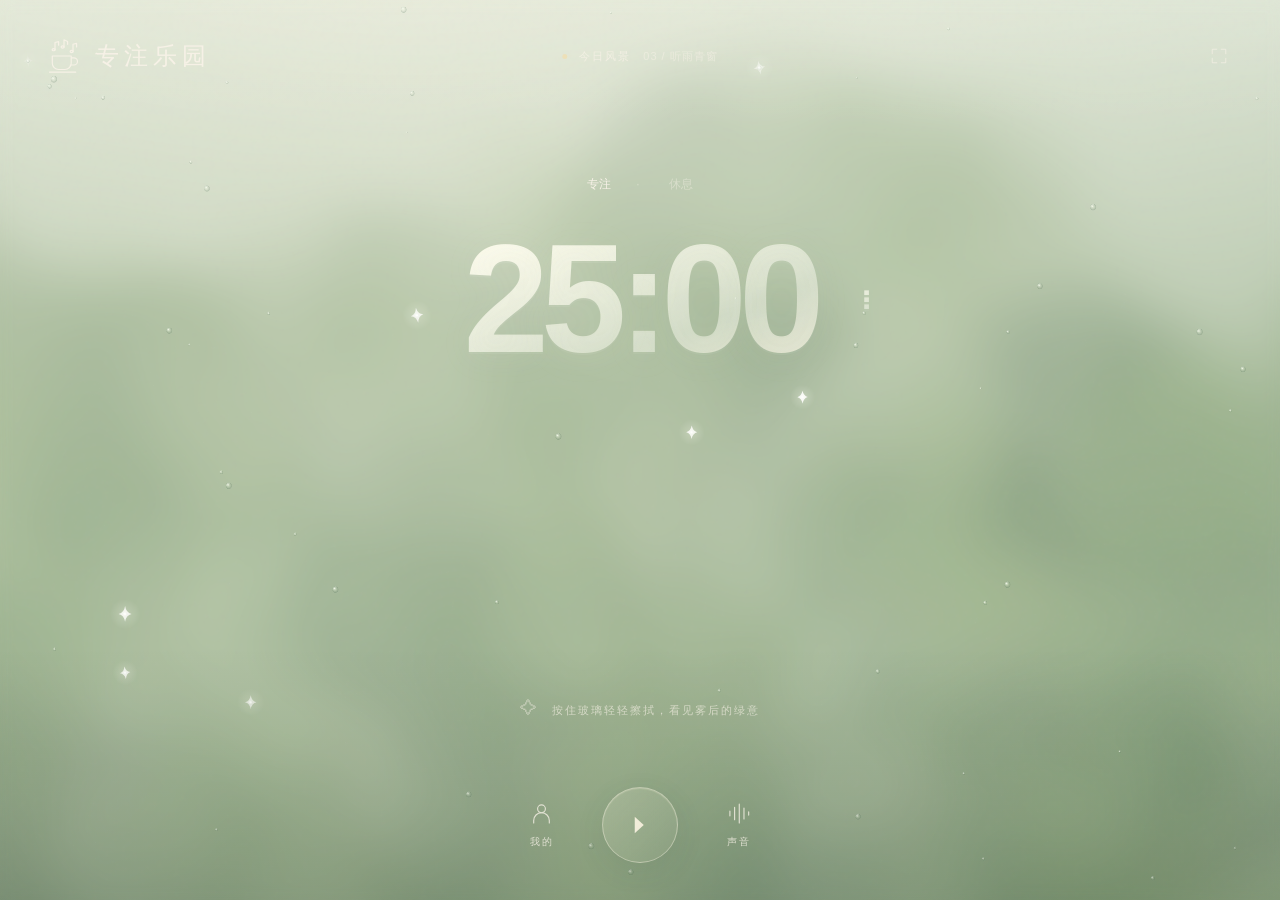
==== mobile/index.html @ 97dec6c4 "docs: translate repository documentation and paths to English" ====
<!doctype html>
<html lang="zh-CN">
<head><meta charset="utf-8"><meta name="viewport" content="width=device-width,initial-scale=1,viewport-fit=cover"><meta name="theme-color" content="#7f9489"><title>专注乐园</title><link rel="icon" href="assets/coffee-notes.svg" type="image/svg+xml"><link rel="stylesheet" href="style.css"><link rel="manifest" href="manifest.webmanifest"><link rel="apple-touch-icon" href="assets/icon-180.png"><meta name="apple-mobile-web-app-capable" content="yes"><meta name="apple-mobile-web-app-title" content="专注乐园"><meta name="apple-mobile-web-app-status-bar-style" content="black-translucent"><link rel="stylesheet" href="mobile.css"></head>
<body>
<canvas id="pond" aria-label="互动鱼池，按住并移动鼠标，引导小鱼游动"></canvas>
<div class="grain"></div><div class="vignette"></div>
<header><div class="brand"><svg xmlns="http://www.w3.org/2000/svg" viewBox="0 0 40 40" fill="none" stroke="currentColor" stroke-width="1.5" stroke-linecap="round" stroke-linejoin="round" aria-hidden="true"><path data-cup="true" d="M7 20h21v8a7 7 0 0 1-7 7h-7a7 7 0 0 1-7-7Zm21 2h3a4 4 0 0 1 0 8h-4M4 38h29"/><g data-music-note="1"><path d="M10 13V5l4-1v4"/><ellipse cx="8.5" cy="13" rx="1.7" ry="1.2"/></g><g data-music-note="2"><path d="M20 10V2l4 2v3"/><ellipse cx="18.5" cy="10" rx="1.7" ry="1.2"/></g><g data-music-note="3"><path d="M30 15V7l4-1v4"/><ellipse cx="28.5" cy="15" rx="1.7" ry="1.2"/></g></svg><span>专注乐园</span></div><div class="scene-label"><i></i> <b id="sceneMode">今日风景</b> <span id="sceneName">01 / 暖屿鱼池</span></div><button class="icon-button" id="fullscreen" title="全屏沉浸" aria-label="全屏沉浸"></button></header>
<main><section class="timer-zone"><div class="mode"><button id="focusTab" class="selected">专注</button><span>·</span><button id="breakTab">休息</button></div><div class="time-row"><button id="time" title="点击调整当前时长" aria-label="调整当前时长">25:00</button><button id="settings" class="dots" aria-label="设置时长">⋮</button></div><div id="status" class="status"></div></section></main>
<div class="interaction-hint" id="hint"><span>✧</span> 按住水面，让小鱼跟随你的光</div>
<footer><div class="controls"><button class="side-control" id="profile" aria-label="我的专注"><span class="icon"></span><small>我的</small></button><button id="toggle" class="play-button" aria-label="开始专注"></button><button class="side-control" id="sound" aria-label="背景声音"><span class="icon"></span><small>声音</small></button></div></footer>
<dialog id="settingsDialog"><form method="dialog"><div class="panel-heading"><div><small>YOUR OWN RHYTHM</small><h2>找到你的节奏</h2></div><button class="close" aria-label="关闭">×</button></div><p class="panel-copy">专注一会儿，也记得好好休息。</p><label class="setting-row">专注时长 <span><input id="focusMinutes" type="number" min="1" max="180" value="25" required> 分钟</span></label><label class="setting-row">休息时长 <span><input id="breakMinutes" type="number" min="1" max="60" value="5" required> 分钟</span></label><p class="fine">保存后，当前阶段会从新时长开始计时并暂停。</p><button type="button" id="saveSettings" class="primary">保存节奏</button><button type="button" id="reset" class="text-button">重置当前计时</button></form></dialog>
<dialog id="wheelDialog"><div class="panel-heading"><div><small>A MOMENT FOR YOU</small><h2 id="wheelTitle">调整专注时长</h2></div><button class="close" aria-label="关闭">×</button></div><p class="panel-copy">上下滚动，选一个刚刚好的时间。</p><div class="wheel-wrap"><div class="wheel-selection"></div><div id="wheel" tabindex="0" role="listbox" aria-label="分钟数"></div><span class="wheel-unit">分钟</span></div><button id="saveWheel" class="primary">就从这里开始</button></dialog>
<dialog id="profileDialog"><div class="panel-heading"><div><small>EVERY MOMENT COUNTS</small><h2>慢慢生长的你</h2></div><button class="close" aria-label="关闭">×</button></div><p class="panel-copy">每一份投入，都在这里悄悄积累。</p><div class="stats"><div><strong id="count">0</strong><span>累计番茄周期</span></div><div><strong id="minutes">0</strong><span>累计专注 · 分钟</span></div></div><div class="unlock-card"><span>✧</span><p id="profileUnlock">完成一个完整周期，收下明日场景的解锁资格。</p></div><section id="sceneLibrary" class="scene-library" aria-label="我的场景"><div class="library-tabs" role="tablist" aria-label="场景分类"><button id="unlockedTab" type="button" role="tab" aria-controls="unlockedPanel" aria-selected="true">已解锁场景</button><button id="favoritesTab" type="button" role="tab" aria-controls="favoritesPanel" aria-selected="false">收藏场景</button></div><div id="unlockedPanel" role="tabpanel" aria-labelledby="unlockedTab"><div id="unlockedScenes"></div><p id="unlockedEmpty" class="library-empty" hidden>新的风景，正在路上。</p></div><div id="favoritesPanel" role="tabpanel" aria-labelledby="favoritesTab" hidden><div id="favoritesScenes"></div><p id="favoritesEmpty" class="library-empty">点亮场景旁的星星，把喜欢的风景留在这里。</p></div></section><div class="backup"><button id="export" class="text-button">导出备份 ↗</button><button id="import" class="text-button">导入备份 ↙</button><input id="importFile" type="file" accept=".json,application/json" hidden></div><p class="fine">数据只保存在当前设备；可用备份在电脑与手机之间迁移。</p><section class="install-card"><p id="offlineStatus" role="status">正在检查离线资源……</p><button id="retryOffline" type="button">重新准备离线资源</button><details id="installHelp"><summary>安装到 iPhone 桌面</summary><ol><li>在 Safari 打开此应用的 HTTPS 地址。</li><li>等上方显示「离线资源已就绪」。</li><li>点 Safari 分享，选择「添加到主屏幕」；若出现「作为 Web App 打开」，请开启。</li><li>从新图标打开，首次确认资源就绪后可断网使用。</li></ol><p>ZIP 仅用于传输和部署，不能从「文件」直接安装。锁屏期间可能没有完成提示音，请返回应用查看；重要记录请定期导出备份。</p></details></section></dialog>
<dialog id="soundDialog"><div class="panel-heading"><div><small>LISTEN TO THE QUIET</small><h2>给安静一点声音</h2></div><button class="close" aria-label="关闭">×</button></div><p class="panel-copy">柔和的本地声音，陪你停留片刻。</p><div class="tracks"><button data-track="rain"><span>☂</span><div>轻雨<small>均匀雨幕，安心学习</small></div><i>○</i></button><button data-track="piano"><span>♫</span><div>柔和钢琴<small>缓缓流淌，让心安静下来</small></div><i>○</i></button><button data-track="forest"><span>♧</span><div>林风<small>树叶之间，一阵柔软的风</small></div><i>○</i></button></div><label class="volume-row">音量<input id="volume" type="range" min="0" max="1" step="0.01" value="0.35"></label><label class="volume-row">场景互动音效<input id="effects" type="checkbox" checked></label><button id="stopSound" class="text-button">关闭背景声音</button></dialog>
<div id="toast" role="status"></div><script src="scenes/warm-pond/scene.js"></script><script src="scenes/dream-ocean/scene.js"></script><script src="scenes/rain-window/scene.js"></script><script src="scenes/dandelion-night/scene.js"></script><script src="scenes/book-pages/scene.js"></script><script src="scenes/crystal-guitar/scene.js"></script><script src="scenes/wisteria-glow/scene.js"></script><script src="scenes/airplane-window/scene.js"></script><script src="scenes/catalog.js"></script><script src="app.js"></script><script src="scenes/shared/pond.js"></script><script src="scenes/rain-window/renderer.js"></script><script src="scenes/dandelion-night/renderer.js"></script><script src="scenes/book-pages/renderer.js"></script><script src="scenes/crystal-guitar/renderer.js"></script><script src="scenes/wisteria-glow/renderer.js"></script><script src="scenes/airplane-window/renderer.js"></script><script src="scenes/shared/renderer.js"></script>
<script src="mobile.js"></script></body></html>
---- mobile/style.css ----
:root{color-scheme:light;--ink:#485e54;--cream:#f6f1e6;--muted:#7a897f}*{box-sizing:border-box}body{margin:0;overflow:hidden;background:#879a8b;color:var(--cream);font-family:"Segoe UI","Microsoft YaHei",sans-serif;font-weight:400}button,input{font:inherit}button{cursor:pointer;color:inherit;border:0;background:none;-webkit-tap-highlight-color:transparent}button:focus-visible{outline:2px solid #fff4d4;outline-offset:6px}#pond,.grain,.vignette{position:fixed;inset:0;width:100%;height:100%}.grain,.vignette{pointer-events:none}.grain{opacity:.06;background-image:url("data:image/svg+xml,%3Csvg viewBox='0 0 180 180' xmlns='http://www.w3.org/2000/svg'%3E%3Cfilter id='n'%3E%3CfeTurbulence type='fractalNoise' baseFrequency='.85' numOctaves='3' stitchTiles='stitch'/%3E%3C/filter%3E%3Cpath fill='%23fff' filter='url(%23n)' opacity='.8' d='M0 0h180v180H0z'/%3E%3C/svg%3E")}.vignette{background:linear-gradient(0deg,rgba(43,65,55,.35),transparent 28%,transparent 78%,rgba(58,76,63,.08))}header{position:fixed;top:0;left:0;width:100%;padding:34px 46px;display:flex;align-items:center;justify-content:space-between;pointer-events:none}header>*{pointer-events:auto}.brand{display:flex;align-items:center;gap:13px;font-size:24px;letter-spacing:5px}.brand svg{width:32px;height:32px;fill:none;stroke:currentColor;stroke-width:1.3}.scene-label{position:absolute;left:50%;transform:translateX(-50%);font-size:11px;letter-spacing:2px;opacity:.8;display:flex;align-items:center;gap:12px}.scene-label i{width:5px;height:5px;background:#f0dfb2;border-radius:100%}.scene-label span{opacity:.7;letter-spacing:1px}.icon-button{width:30px;height:30px;opacity:.8}.icon-button svg,.icon svg,.play-button svg{width:100%;height:100%;fill:none;stroke:currentColor;stroke-width:1.5;stroke-linecap:round;stroke-linejoin:round}.timer-zone{position:fixed;top:18%;left:50%;transform:translateX(-50%);text-align:center;pointer-events:none}.timer-zone button{pointer-events:auto}.mode{display:flex;align-items:center;justify-content:center;gap:19px;font-size:12px;letter-spacing:4px}.mode button{padding:8px 6px;opacity:.45}.mode .selected{opacity:1}.mode span{opacity:.4}.time-row{position:relative}.time-row #time{font-family:"Arial","Segoe UI",sans-serif;font-size:clamp(100px,12vw,174px);font-weight:750;letter-spacing:-8px;line-height:1.22;padding:0 20px;background:linear-gradient(158deg,rgba(255,253,239,.95) 12%,rgba(240,243,230,.52) 65%,rgba(255,247,229,.82));-webkit-background-clip:text;background-clip:text;color:transparent;text-shadow:0 4px 34px #f3f4df14;filter:drop-shadow(0 2px 0 #ffffff18);font-variant-numeric:tabular-nums}.dots{position:absolute;right:-22px;top:46%;font-size:14px;letter-spacing:3px;padding:12px;opacity:.65}.status{margin-top:8px;font-size:12px;letter-spacing:4px;opacity:.7}.interaction-hint{position:fixed;left:50%;bottom:181px;transform:translateX(-50%);font-size:11px;letter-spacing:2px;opacity:.65;pointer-events:none;white-space:nowrap;transition:opacity 1s}.interaction-hint span{font-size:17px;margin-right:8px}footer{position:fixed;bottom:37px;left:46px;right:46px;display:flex;align-items:center;justify-content:space-between;pointer-events:none}footer>*{pointer-events:auto}.controls{position:absolute;left:50%;transform:translateX(-50%);display:flex;gap:42px;align-items:center;bottom:0}.side-control{display:flex;flex-direction:column;gap:9px;align-items:center;opacity:.8;transition:opacity .2s,transform .2s}.side-control:hover{opacity:1;transform:translateY(-3px)}.icon{display:block;width:25px;height:25px}.side-control small{font-size:10px;letter-spacing:2px}.play-button{border:1px solid #f7f4e36b;background:linear-gradient(135deg,#fffce52e,#fffde60b);box-shadow:0 8px 30px #294c3d17,inset 0 1px 1px #fff4db33;backdrop-filter:blur(12px);border-radius:50%;width:76px;height:76px;padding:25px;color:#fff7e6dc;transition:background .2s,transform .2s}.play-button:hover{background:#fff6de30;transform:scale(1.05)}dialog{border:1px solid #ffffff90;border-radius:24px;background:#f3f0e7f5;box-shadow:0 30px 100px #203e3e33;color:var(--ink);width:400px;padding:32px;max-width:calc(100vw - 36px);max-height:90vh;overflow:auto}dialog::backdrop{background:#253e353d;backdrop-filter:blur(8px)}.panel-heading{display:flex;justify-content:space-between;align-items:center}.panel-heading small{font-size:9px;letter-spacing:2.1px;color:#8c9a8b}h2{font-size:22px;font-weight:500;letter-spacing:2px;margin:10px 0}.close{font-size:27px;opacity:.5;align-self:flex-start;padding:0 0 0 15px}.panel-copy{font-size:12px;color:#8a9488;line-height:1.9;margin:12px 0 25px}.setting-row{display:flex;align-items:center;justify-content:space-between;padding:16px 0;border-bottom:1px solid #6981711c;font-size:13px}.setting-row span{font-size:11px;color:#879284}.setting-row input{width:64px;border:0;background:#e1e6dc;color:var(--ink);padding:10px;border-radius:8px;font-size:16px}.fine{font-size:10px;line-height:1.8;color:#94a08f}.primary{background:#7c9281;color:#fff9ee;width:100%;padding:14px;border-radius:12px;font-size:12px;letter-spacing:2px;margin-top:18px}.text-button{font-size:11px;color:#7f9180;padding:15px 0}.stats{display:flex;gap:20px;margin:30px 0}.stats>div{flex:1}.stats strong{display:block;font-size:39px;font-weight:400}.stats span{display:block;font-size:10px;margin-top:10px;color:#8b998b}.unlock-card{display:flex;gap:15px;align-items:center;background:#e6e9dd;padding:16px;border-radius:12px}.unlock-card>span{font-size:27px;color:#9aab8d}.unlock-card p{font-size:11px;line-height:1.9;margin:0}.backup{display:flex;justify-content:space-between;margin-top:16px}.tracks{display:grid;gap:10px}.tracks button{display:flex;align-items:center;gap:15px;text-align:left;border:1px solid #82988022;border-radius:12px;padding:17px}.tracks button.active{background:#dfe6d8;border-color:#81977f77}.tracks button>span{font-size:24px;width:30px;color:#879a85}.tracks div{font-size:13px;flex:1}.tracks small{display:block;font-size:10px;margin-top:6px;opacity:.55}.tracks i{font-style:normal;opacity:.5}.volume-row{display:flex;align-items:center;gap:20px;font-size:11px;margin-top:25px;justify-content:space-between}input[type=range]{accent-color:#7d937e;width:70%}input[type=checkbox]{accent-color:#7d937e}.wheel-wrap{position:relative;height:210px;overflow:hidden;margin:10px 0}.wheel-wrap:after{content:"";position:absolute;inset:0;pointer-events:none;background:linear-gradient(#f3f0e7,transparent 32%,transparent 68%,#f3f0e7)}#wheel{height:210px;overflow-y:auto;scroll-snap-type:y mandatory;scrollbar-width:none;padding:84px 0;position:relative;z-index:1;text-align:center}#wheel button{display:block;height:42px;scroll-snap-align:center;width:100%;font-size:25px;color:#6e8372;line-height:42px}.wheel-selection{position:absolute;top:84px;height:42px;width:100%;border-top:1px solid #82947c44;border-bottom:1px solid #82947c44}.wheel-unit{position:absolute;top:98px;right:65px;font-size:11px;color:#8a9b89;pointer-events:none;z-index:2}#toast{position:fixed;left:50%;bottom:155px;transform:translateX(-50%) translateY(10px);padding:12px 22px;border:1px solid #fff4d838;border-radius:30px;background:#456050aa;backdrop-filter:blur(12px);font-size:12px;letter-spacing:1px;opacity:0;transition:.3s;pointer-events:none;z-index:10}#toast.show{opacity:1;transform:translateX(-50%) translateY(0)}@media(max-width:850px){header{padding:25px}.scene-label{display:none}footer{left:25px;right:25px;bottom:30px}.controls{gap:27px}.timer-zone{top:22%}.time-row #time{font-size:120px}.interaction-hint{bottom:155px;font-size:10px}}@media(max-height:650px){.timer-zone{top:13%}.time-row #time{font-size:110px}.interaction-hint{bottom:130px}footer{bottom:25px}}@media(prefers-reduced-motion:reduce){*{transition:none!important}}

/* Shared translucent finish for the timer and its vertical settings icon. */
.time-row #time,.dots{background:linear-gradient(158deg,rgba(255,253,239,.95) 12%,rgba(240,243,230,.52) 65%,rgba(255,247,229,.82));-webkit-background-clip:text;background-clip:text;color:transparent;text-shadow:0 4px 34px #f3f4df14;filter:drop-shadow(0 2px 0 #ffffff18)}
.dots{right:-52px;top:50%;transform:translateY(-50%);width:44px;height:64px;padding:0;font-family:Arial,"Segoe UI",sans-serif;font-size:28px;font-weight:750;letter-spacing:0;line-height:1;opacity:1}
.status:empty{display:none}

.scene-label b{font-weight:400}
html[data-scene="dream-ocean"] body{background:#1541db}
html[data-scene="dream-ocean"] .vignette{background:linear-gradient(0deg,rgba(4,12,66,.36),transparent 28%,transparent 78%,rgba(5,22,83,.1))}

html[data-scene="rain-window"] body{background:#94a78d}
html[data-scene="rain-window"] .grain{opacity:.025}
html[data-scene="rain-window"] .vignette{background:linear-gradient(0deg,rgba(45,66,44,.21),transparent 28%,transparent 85%,rgba(255,255,240,.07))}

html[data-scene="dandelion-night"] body{background:#002fa7}
html[data-scene="dandelion-night"] .vignette{background:linear-gradient(0deg,rgba(24,13,40,.21),transparent 25%,transparent 80%,rgba(17,12,32,.12))}

html[data-scene="dandelion-night"] .interaction-hint{bottom:43%}

html[data-scene="dandelion-night"] #fullscreen{color:#425777}

html[data-scene="book-pages"] body{background:#fff;color:#5a6a50}
html[data-scene="book-pages"] .grain,html[data-scene="book-pages"] .vignette{display:none}
html[data-scene="book-pages"] .time-row #time,html[data-scene="book-pages"] .dots{background-image:linear-gradient(158deg,rgba(68,89,57,.85),rgba(100,123,86,.5),rgba(75,97,63,.8))}
html[data-scene="book-pages"] .play-button{color:#657657;border-color:#65765755;background:#6b805414}

html[data-scene="book-pages"] .interaction-hint{bottom:51%}
html[data-scene="crystal-guitar"] body{background:#fffbff;color:#695772}
html[data-scene="crystal-guitar"] .grain,html[data-scene="crystal-guitar"] .vignette{display:none}
html[data-scene="crystal-guitar"] .time-row #time,html[data-scene="crystal-guitar"] .dots{background-image:linear-gradient(158deg,rgba(115,89,136,.85),rgba(146,113,156,.45),rgba(98,88,132,.8))}
html[data-scene="crystal-guitar"] .play-button{color:#796383;border-color:#79638355;background:#a685b414}
html[data-scene="crystal-guitar"] .interaction-hint{bottom:17%;left:27%;font-size:10px}
@media(max-width:1000px){html[data-scene="crystal-guitar"] .interaction-hint{left:50%;bottom:148px}}
/* Coffee steam is drawn as three distinct floating musical notes. */
.brand svg{width:36px;height:40px;overflow:visible}
.brand [data-music-note]{animation:musicSteam 3.4s ease-in-out infinite}
.brand [data-music-note="2"]{animation-delay:-1.1s}
.brand [data-music-note="3"]{animation-delay:-2.2s}
@keyframes musicSteam{0%,100%{transform:translateY(0);opacity:.62}50%{transform:translateY(-2.5px);opacity:1}}
@media(prefers-reduced-motion:reduce){.brand [data-music-note]{animation:none}}
html[data-scene="wisteria-glow"] body{background:#fafce8;color:#756583}
html[data-scene="wisteria-glow"] .grain{opacity:.025}
html[data-scene="wisteria-glow"] .vignette{display:none}
html[data-scene="wisteria-glow"] .time-row #time,html[data-scene="wisteria-glow"] .dots{background-image:linear-gradient(158deg,rgba(126,99,151,.83),rgba(162,133,178,.46),rgba(117,98,144,.77))}
html[data-scene="wisteria-glow"] .play-button{color:#9276a3;border-color:#9f83ad55;background:#cfb3df14}
html[data-scene="wisteria-glow"] .interaction-hint{bottom:28%;color:#9a829f}
.scene-library{margin-top:24px}.library-tabs{display:flex;border-bottom:1px solid #8c9d7f28;gap:18px;margin-bottom:10px}.library-tabs button{font-size:12px;color:#87917e;padding:12px 0;border-bottom:2px solid transparent}.library-tabs button[aria-selected="true"]{color:#5c735c;border-bottom-color:#8ca184}.library-row{display:flex;align-items:center;border-bottom:1px solid #849a7e12;gap:5px}.scene-choice{display:flex;align-items:center;gap:12px;flex:1;text-align:left;padding:14px 0;font-size:12px;min-height:48px;color:#667661}.scene-choice[aria-pressed="true"]{color:#50694d}.scene-number{font-size:10px;color:#9ba58e}.scene-choice small{font-size:9px;background:#dee6d6;border-radius:8px;padding:3px 7px;margin-left:auto}.favorite-toggle{width:44px;height:44px;font-size:24px;color:#a5ad98;flex-shrink:0}.favorite-toggle[aria-pressed="true"]{color:#c4a35e}.library-empty{font-size:11px;line-height:1.8;color:#99a18e;margin:24px 0}.scene-library button:focus-visible{outline-color:#809476}
html[data-scene="airplane-window"] body{background:#040408;color:#e3ebfa}
html[data-scene="airplane-window"] .grain{opacity:.015}
html[data-scene="airplane-window"] .vignette{display:none}
html[data-scene="airplane-window"] .timer-zone{top:6%}
html[data-scene="airplane-window"] .time-row #time{font-size:clamp(88px,12vh,130px);letter-spacing:-5px}
html[data-scene="airplane-window"] .time-row #time,html[data-scene="airplane-window"] .dots{background-image:linear-gradient(158deg,#f6fbffed,#b3c5e378,#ecf6ffd9)}
html[data-scene="airplane-window"] .play-button{color:#e5efff;border-color:#c9ddff66;background:#8ea7d018}
html[data-scene="airplane-window"] .interaction-hint{left:calc(50% + 310px);bottom:34%;color:#b5c5df;white-space:normal;width:150px;line-height:2;text-align:center}
html[data-scene="airplane-window"] footer{bottom:24px}
@media(max-width:1000px){html[data-scene="airplane-window"] .interaction-hint{left:calc(50% + 220px);width:125px;font-size:10px}}
---- mobile/mobile.css ----
/* iPhone safe areas, finger-sized controls and independent mobile layout. */
html,body{height:100%;height:100dvh;overscroll-behavior:none}
body{-webkit-text-size-adjust:100%}
#pond{touch-action:none;-webkit-user-select:none;user-select:none}
button{touch-action:manipulation;min-height:44px}
input[type=number],input[type=range]{font-size:16px}
dialog{overscroll-behavior:contain;-webkit-overflow-scrolling:touch;max-height:calc(100dvh - env(safe-area-inset-top) - env(safe-area-inset-bottom) - 32px)}
.install-card{border-top:1px solid #82988033;margin-top:12px;padding-top:12px}
.install-card summary{font-size:12px;color:#687e65;cursor:pointer;padding:12px 0;min-height:44px}
.install-card p,.install-card li{font-size:11px;line-height:1.9;color:#83917c}
.install-card ol{padding-left:20px}.install-card button{font-size:11px;color:#6b8265}
#offlineStatus{font-size:11px;line-height:1.8;color:#83917c;margin:4px 0}
@media(max-width:600px){
 header{padding:calc(env(safe-area-inset-top) + 15px) 18px 10px}
 .brand{font-size:20px;letter-spacing:2px;gap:9px}.brand svg{width:30px;height:34px}
 #fullscreen{width:44px;height:44px;padding:10px}.scene-label{display:none}
 .timer-zone{top:calc(env(safe-area-inset-top) + 12svh);width:calc(100% - 72px);max-width:360px}
 .mode{gap:15px;font-size:12px;letter-spacing:3px}.mode button{min-width:56px}
 .time-row #time{font-size:clamp(82px,24vw,130px);letter-spacing:-5px;padding:0 4px;min-height:0}
 .dots{right:-25px;width:44px;height:64px;font-size:28px}
 .status{max-width:270px;margin:8px auto 0;line-height:1.8;letter-spacing:2px;font-size:10px}
 footer,html[data-scene="airplane-window"] footer{left:18px;right:18px;bottom:calc(env(safe-area-inset-bottom) + 22px)}
 .controls{gap:32px}.side-control{min-width:44px;gap:8px;padding:4px}.play-button{width:76px;height:76px}
 .interaction-hint,html[data-scene="crystal-guitar"] .interaction-hint,html[data-scene="airplane-window"] .interaction-hint{
  left:50%;width:calc(100% - 44px);max-width:340px;bottom:calc(env(safe-area-inset-bottom) + 138px);font-size:10px;letter-spacing:1px;white-space:normal;line-height:1.9;text-align:center
 }
 html[data-scene="dandelion-night"] .interaction-hint{bottom:38%}
 html[data-scene="book-pages"] .interaction-hint{bottom:53%}
 html[data-scene="wisteria-glow"] .interaction-hint{bottom:30%}
 html[data-scene="airplane-window"] .timer-zone{top:calc(env(safe-area-inset-top) + 6svh)}
 html[data-scene="airplane-window"] .time-row #time{font-size:clamp(82px,24vw,112px)}
 html[data-scene="airplane-window"] .interaction-hint{bottom:calc(env(safe-area-inset-bottom) + 116px);font-size:9px}
 dialog{width:calc(100% - 28px);max-width:400px;padding:24px 22px;border-radius:22px}
 .panel-heading h2{font-size:20px}.close{min-width:44px;min-height:44px;padding:0}
 .stats{margin:20px 0}.stats strong{font-size:34px}.panel-copy{margin-bottom:18px}
 .setting-row input{font-size:18px}.setting-row span{white-space:nowrap}
 .library-tabs{gap:15px}.library-tabs button{font-size:12px}
 #wheel{touch-action:pan-y}.tracks button{padding:14px}.volume-row input[type=range]{min-height:44px}
 #toast{max-width:calc(100vw - 32px);width:max-content;bottom:calc(env(safe-area-inset-bottom) + 135px);font-size:11px;line-height:1.7;text-align:center;padding:10px 16px}
}
@media(max-height:550px) and (orientation:landscape){
 header{padding:calc(env(safe-area-inset-top) + 8px) calc(env(safe-area-inset-right) + 18px) 8px calc(env(safe-area-inset-left) + 18px)}
 .brand{font-size:17px;letter-spacing:2px}.brand svg{width:26px;height:30px}
 .timer-zone{top:18%;left:25%;width:42%}.time-row #time{font-size:90px}
 footer,html[data-scene="airplane-window"] footer{bottom:calc(env(safe-area-inset-bottom) + 12px)}
 .controls{left:25%;gap:24px}.play-button{width:64px;height:64px;padding:20px}
 .interaction-hint,html[data-scene="crystal-guitar"] .interaction-hint,html[data-scene="airplane-window"] .interaction-hint{left:75%;width:40%;bottom:12%;line-height:1.8;font-size:9px;white-space:normal;text-align:center}
 html[data-scene="airplane-window"] .timer-zone{top:18%}
}
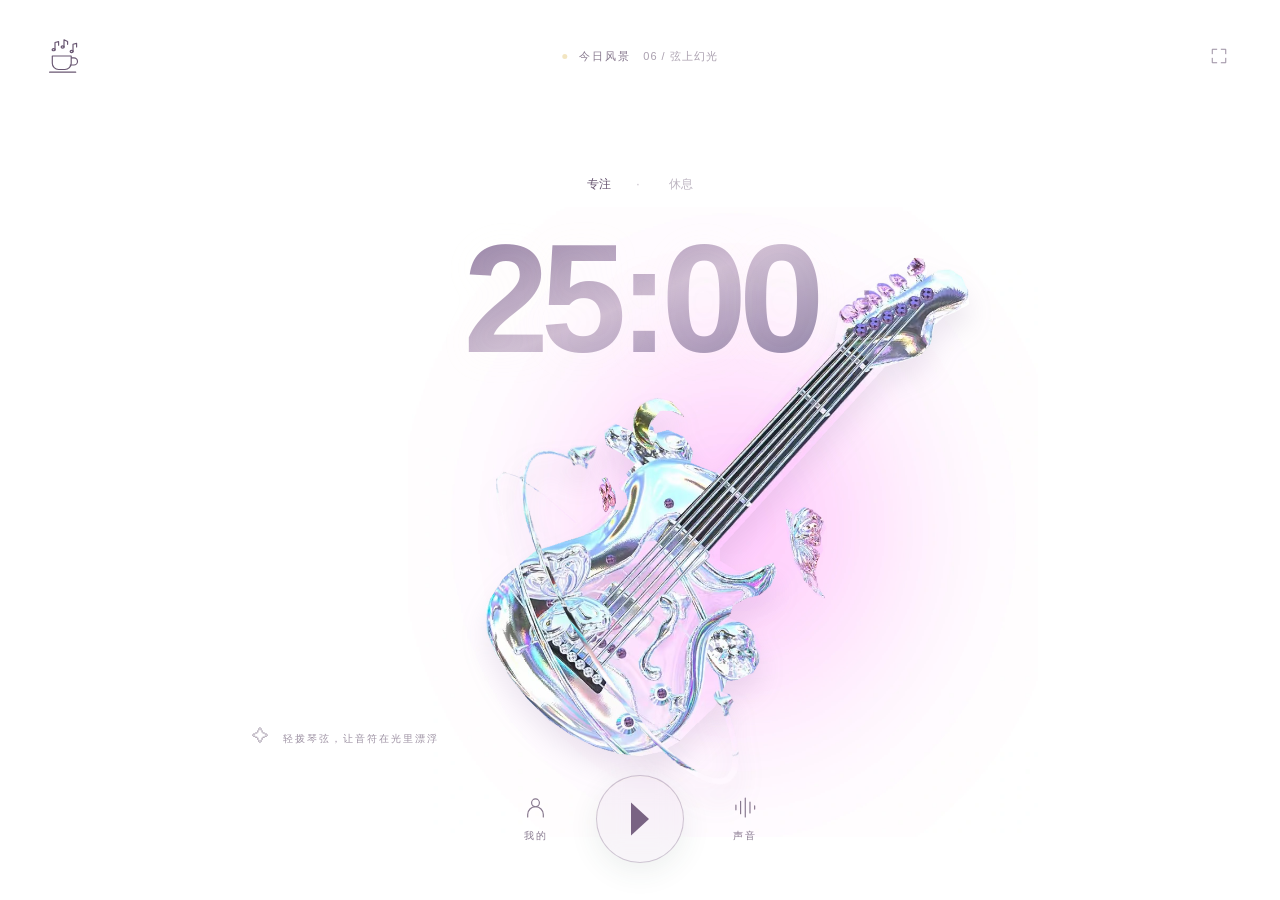
==== commit 1293e4ef: "fix(mobile): show only the coffee icon in the header" ====
--- a/mobile/index.html
+++ b/mobile/index.html
@@ -4,7 +4,7 @@
 <body>
 <canvas id="pond" aria-label="互动鱼池，按住并移动鼠标，引导小鱼游动"></canvas>
 <div class="grain"></div><div class="vignette"></div>
-<header><div class="brand"><svg xmlns="http://www.w3.org/2000/svg" viewBox="0 0 40 40" fill="none" stroke="currentColor" stroke-width="1.5" stroke-linecap="round" stroke-linejoin="round" aria-hidden="true"><path data-cup="true" d="M7 20h21v8a7 7 0 0 1-7 7h-7a7 7 0 0 1-7-7Zm21 2h3a4 4 0 0 1 0 8h-4M4 38h29"/><g data-music-note="1"><path d="M10 13V5l4-1v4"/><ellipse cx="8.5" cy="13" rx="1.7" ry="1.2"/></g><g data-music-note="2"><path d="M20 10V2l4 2v3"/><ellipse cx="18.5" cy="10" rx="1.7" ry="1.2"/></g><g data-music-note="3"><path d="M30 15V7l4-1v4"/><ellipse cx="28.5" cy="15" rx="1.7" ry="1.2"/></g></svg><span>专注乐园</span></div><div class="scene-label"><i></i> <b id="sceneMode">今日风景</b> <span id="sceneName">01 / 暖屿鱼池</span></div><button class="icon-button" id="fullscreen" title="全屏沉浸" aria-label="全屏沉浸"></button></header>
+<header><div class="brand" role="img" aria-label="专注乐园"><svg xmlns="http://www.w3.org/2000/svg" viewBox="0 0 40 40" fill="none" stroke="currentColor" stroke-width="1.5" stroke-linecap="round" stroke-linejoin="round" aria-hidden="true"><path data-cup="true" d="M7 20h21v8a7 7 0 0 1-7 7h-7a7 7 0 0 1-7-7Zm21 2h3a4 4 0 0 1 0 8h-4M4 38h29"/><g data-music-note="1"><path d="M10 13V5l4-1v4"/><ellipse cx="8.5" cy="13" rx="1.7" ry="1.2"/></g><g data-music-note="2"><path d="M20 10V2l4 2v3"/><ellipse cx="18.5" cy="10" rx="1.7" ry="1.2"/></g><g data-music-note="3"><path d="M30 15V7l4-1v4"/><ellipse cx="28.5" cy="15" rx="1.7" ry="1.2"/></g></svg></div><div class="scene-label"><i></i> <b id="sceneMode">今日风景</b> <span id="sceneName">01 / 暖屿鱼池</span></div><button class="icon-button" id="fullscreen" title="全屏沉浸" aria-label="全屏沉浸"></button></header>
 <main><section class="timer-zone"><div class="mode"><button id="focusTab" class="selected">专注</button><span>·</span><button id="breakTab">休息</button></div><div class="time-row"><button id="time" title="点击调整当前时长" aria-label="调整当前时长">25:00</button><button id="settings" class="dots" aria-label="设置时长">⋮</button></div><div id="status" class="status"></div></section></main>
 <div class="interaction-hint" id="hint"><span>✧</span> 按住水面，让小鱼跟随你的光</div>
 <footer><div class="controls"><button class="side-control" id="profile" aria-label="我的专注"><span class="icon"></span><small>我的</small></button><button id="toggle" class="play-button" aria-label="开始专注"></button><button class="side-control" id="sound" aria-label="背景声音"><span class="icon"></span><small>声音</small></button></div></footer>
--- a/mobile/mobile.css
+++ b/mobile/mobile.css
@@ -10,17 +10,21 @@
 .install-card p,.install-card li{font-size:11px;line-height:1.9;color:#83917c}
 .install-card ol{padding-left:20px}.install-card button{font-size:11px;color:#6b8265}
 #offlineStatus{font-size:11px;line-height:1.8;color:#83917c;margin:4px 0}
+.play-button{display:grid;place-items:center;padding:0;width:88px;height:88px}
+.play-button svg{display:block;width:48px;height:48px}
+.play-button svg path[fill="currentColor"]{transform:translateX(1px)}
 @media(max-width:600px){
  header{padding:calc(env(safe-area-inset-top) + 15px) 18px 10px}
  .brand{font-size:20px;letter-spacing:2px;gap:9px}.brand svg{width:30px;height:34px}
  #fullscreen{width:44px;height:44px;padding:10px}.scene-label{display:none}
- .timer-zone{top:calc(env(safe-area-inset-top) + 12svh);width:calc(100% - 72px);max-width:360px}
+ .timer-zone{top:calc(env(safe-area-inset-top) + 18svh);width:calc(100% - 72px);max-width:360px}
  .mode{gap:15px;font-size:12px;letter-spacing:3px}.mode button{min-width:56px}
  .time-row #time{font-size:clamp(82px,24vw,130px);letter-spacing:-5px;padding:0 4px;min-height:0}
  .dots{right:-25px;width:44px;height:64px;font-size:28px}
  .status{max-width:270px;margin:8px auto 0;line-height:1.8;letter-spacing:2px;font-size:10px}
  footer,html[data-scene="airplane-window"] footer{left:18px;right:18px;bottom:calc(env(safe-area-inset-bottom) + 22px)}
- .controls{gap:32px}.side-control{min-width:44px;gap:8px;padding:4px}.play-button{width:76px;height:76px}
+ .controls{gap:32px}.side-control{position:relative;width:44px;height:88px;min-width:44px;justify-content:center;gap:0;padding:0}
+ .side-control small{position:absolute;top:calc(50% + 24px);line-height:14px}
  .interaction-hint,html[data-scene="crystal-guitar"] .interaction-hint,html[data-scene="airplane-window"] .interaction-hint{
   left:50%;width:calc(100% - 44px);max-width:340px;bottom:calc(env(safe-area-inset-bottom) + 138px);font-size:10px;letter-spacing:1px;white-space:normal;line-height:1.9;text-align:center
  }
@@ -43,7 +47,7 @@
  .brand{font-size:17px;letter-spacing:2px}.brand svg{width:26px;height:30px}
  .timer-zone{top:18%;left:25%;width:42%}.time-row #time{font-size:90px}
  footer,html[data-scene="airplane-window"] footer{bottom:calc(env(safe-area-inset-bottom) + 12px)}
- .controls{left:25%;gap:24px}.play-button{width:64px;height:64px;padding:20px}
+ .controls{left:25%;gap:24px}.play-button{width:72px;height:72px;padding:0}
  .interaction-hint,html[data-scene="crystal-guitar"] .interaction-hint,html[data-scene="airplane-window"] .interaction-hint{left:75%;width:40%;bottom:12%;line-height:1.8;font-size:9px;white-space:normal;text-align:center}
  html[data-scene="airplane-window"] .timer-zone{top:18%}
 }
